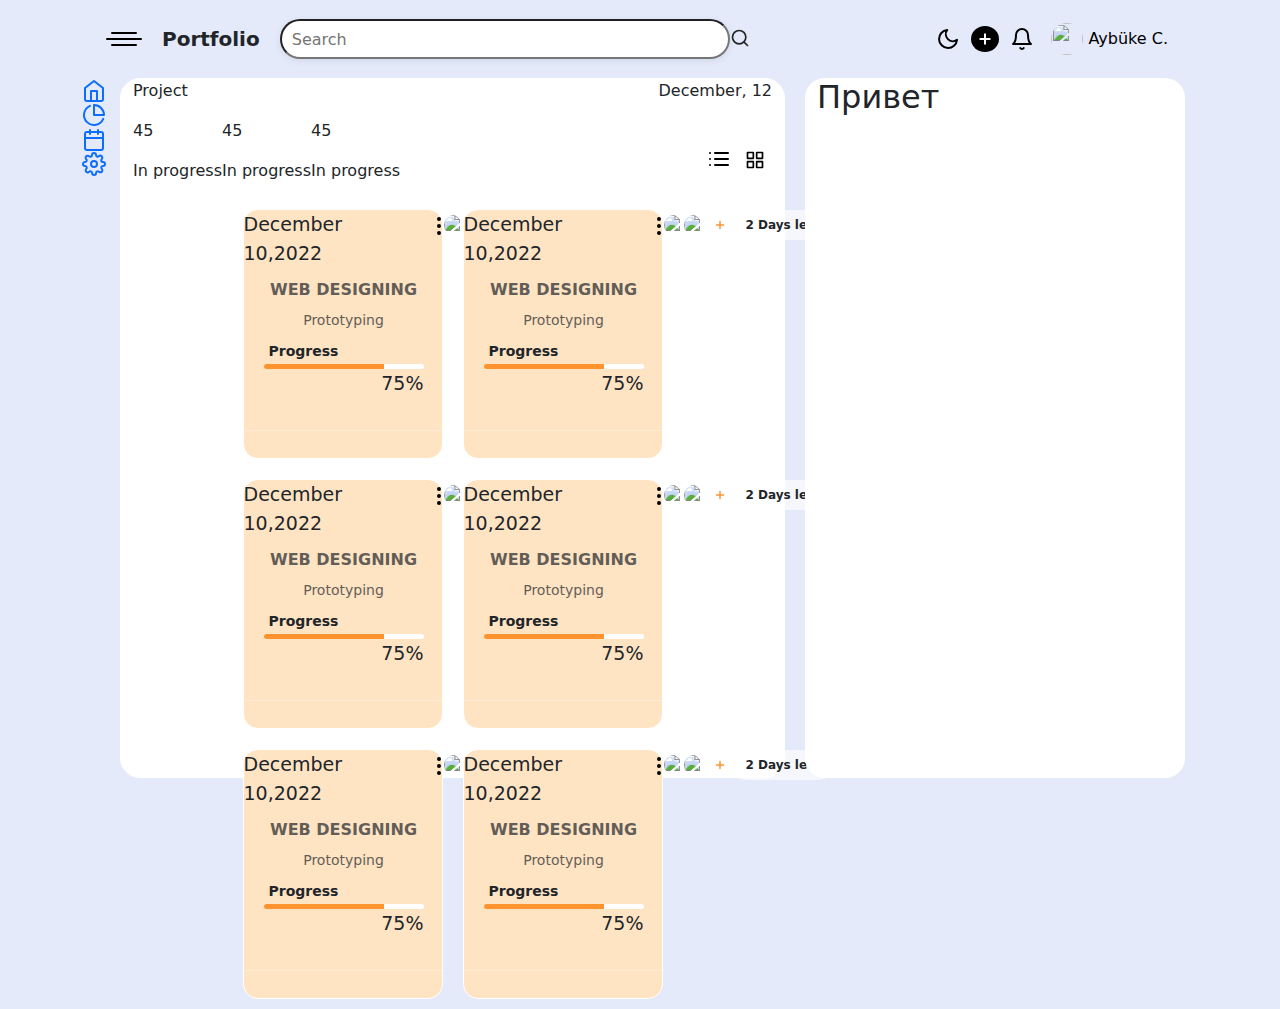
==== index.html @ f2d10a67 "pused to git" ====
<!DOCTYPE html>
<html lang="en">

<head>
    <meta charset="UTF-8">
    <meta http-equiv="X-UA-Compatible" content="IE=edge">
    <meta name="viewport" content="width=device-width, initial-scale=1.0">
    <link rel="stylesheet" href="css/bootstrap.min.css">
    <link rel="stylesheet" href="css/index.css">

    <title>Project</title>
</head>

<body>
    <header class="header">
        <div class="container">
            <div class="row">
                <nav class="navbar navbar-expand-lg navbar-light  myNavbar">
                    <div class="container">
                        <form class="d-flex ">
                            <div class="menu-burger">
                                <span class="burger mt-1 "></span>
                                <span class="burger1 mt-1"></span>
                                <span class="burger mt-1"></span>
                            </div>
                            <div class="d-flex">
                                <p class="text-center mt-3 headerPortfolio">Portfolio</p>

                                </button>
                                <input type="search" class=" mySearch " placeholder="Search" />

                                <svg xmlns="http://www.w3.org/2000/svg" class="loop" width="20" height="20" fill="none"
                                    stroke="currentColor" stroke-linecap="round" stroke-linejoin="round"
                                    stroke-width="2" class="feather feather-search" viewBox="0 0 24 24">
                                    <defs></defs>
                                    <circle cx="11" cy="11" r="8"></circle>
                                    <path d="M21 21l-4.35-4.35"></path>
                                </svg>
                        </form>
                    </div>
                    <div>
                        <div class="d-flex">
                            <div class="app-header-right">
                                <button class="mode-switch" title="Switch Theme">
                                    <svg class="moon" fill="none" stroke="currentColor" stroke-linecap="round"
                                        stroke-linejoin="round" stroke-width="2" width="24" height="24"
                                        viewBox="0 0 24 24">
                                        <defs></defs>
                                        <path d="M21 12.79A9 9 0 1111.21 3 7 7 0 0021 12.79z"></path>
                                    </svg>
                                </button>
                                <button class="plus-btn  rounded-circle" title="Add New Project">
                                    <svg class="plus" xmlns="http://www.w3.org/2000/svg" width="16" height="16"
                                        viewBox="0 0 24 24" fill="none" stroke="currentColor" stroke-width="3"
                                        stroke-linecap="round" stroke-linejoin="round" class="feather feather-plus">
                                        <line x1="12" y1="5" x2="12" y2="19" />
                                        <line x1="5" y1="12" x2="19" y2="12" />
                                    </svg>
                                </button>
                                <button class="notification-btn">
                                    <svg xmlns="http://www.w3.org/2000/svg" width="24" height="24" viewBox="0 0 24 24"
                                        fill="none" stroke="currentColor" stroke-width="2" stroke-linecap="round"
                                        stroke-linejoin="round" class="feather feather-bell">
                                        <path d="M18 8A6 6 0 0 0 6 8c0 7-3 9-3 9h18s-3-2-3-9" />
                                        <path d="M13.73 21a2 2 0 0 1-3.46 0" />
                                    </svg>
                                </button>
                                <button class="profile-btn">
                                    <img src="https://assets.codepen.io/3306515/IMG_2025.jpg" class="rounded-circle"
                                        width="32px" height="32px" />
                                    <span>Aybüke C.</span>
                                </button>
                            </div>

                        </div>
                    </div>
            </div>
        </div>
        </nav>
        </div>
        </div>
    </header>
    <section>
        <div class="container">
            <div class="row">
                <div class="col-xl-1 col-md-1 col-sm-12 d-flex main-sidebar">
                    <a href="" class="app-sidebar-link active">
                        <svg xmlns="http://www.w3.org/2000/svg" width="24" height="24" viewBox="0 0 24 24" fill="none"
                            stroke="currentColor" stroke-width="2" stroke-linecap="round" stroke-linejoin="round"
                            class="feather feather-home">
                            <path d="M3 9l9-7 9 7v11a2 2 0 0 1-2 2H5a2 2 0 0 1-2-2z" />
                            <polyline points="9 22 9 12 15 12 15 22" />
                        </svg>
                    </a>
                    <a href="" class="app-sidebar-link">
                        <svg class="link-icon" xmlns="http://www.w3.org/2000/svg" width="24" height="24" fill="none"
                            stroke="currentColor" stroke-linecap="round" stroke-linejoin="round" stroke-width="2"
                            class="feather feather-pie-chart" viewBox="0 0 24 24">
                            <defs />
                            <path d="M21.21 15.89A10 10 0 118 2.83M22 12A10 10 0 0012 2v10z" />
                        </svg>
                    </a>
                    <a href="" class="app-sidebar-link">
                        <svg xmlns="http://www.w3.org/2000/svg" width="24" height="24" viewBox="0 0 24 24" fill="none"
                            stroke="currentColor" stroke-width="2" stroke-linecap="round" stroke-linejoin="round"
                            class="feather feather-calendar">
                            <rect x="3" y="4" width="18" height="18" rx="2" ry="2" />
                            <line x1="16" y1="2" x2="16" y2="6" />
                            <line x1="8" y1="2" x2="8" y2="6" />
                            <line x1="3" y1="10" x2="21" y2="10" />
                        </svg>
                    </a>
                    <a href="" class="app-sidebar-link">
                        <svg class="link-icon" xmlns="http://www.w3.org/2000/svg" width="24" height="24" fill="none"
                            stroke="currentColor" stroke-linecap="round" stroke-linejoin="round" stroke-width="2"
                            class="feather feather-settings" viewBox="0 0 24 24">
                            <defs />
                            <circle cx="12" cy="12" r="3" />
                            <path
                                d="M19.4 15a1.65 1.65 0 00.33 1.82l.06.06a2 2 0 010 2.83 2 2 0 01-2.83 0l-.06-.06a1.65 1.65 0 00-1.82-.33 1.65 1.65 0 00-1 1.51V21a2 2 0 01-2 2 2 2 0 01-2-2v-.09A1.65 1.65 0 009 19.4a1.65 1.65 0 00-1.82.33l-.06.06a2 2 0 01-2.83 0 2 2 0 010-2.83l.06-.06a1.65 1.65 0 00.33-1.82 1.65 1.65 0 00-1.51-1H3a2 2 0 01-2-2 2 2 0 012-2h.09A1.65 1.65 0 004.6 9a1.65 1.65 0 00-.33-1.82l-.06-.06a2 2 0 010-2.83 2 2 0 012.83 0l.06.06a1.65 1.65 0 001.82.33H9a1.65 1.65 0 001-1.51V3a2 2 0 012-2 2 2 0 012 2v.09a1.65 1.65 0 001 1.51 1.65 1.65 0 001.82-.33l.06-.06a2 2 0 012.83 0 2 2 0 010 2.83l-.06.06a1.65 1.65 0 00-.33 1.82V9a1.65 1.65 0 001.51 1H21a2 2 0 012 2 2 2 0 01-2 2h-.09a1.65 1.65 0 00-1.51 1z" />
                        </svg>
                    </a>
                </div>
                <div class="col-xl-7 col-md-9 col-sm-12 main-block">
                    <div>
                        <div class="d-flex main-center">
                            <p>Project</p>
                            <p>December, 12</p>

                        </div>
                        <div class="d-flex main-header">
                            <div class="hedaer-line d-flex">
                                <div>
                                    <p>45</p>
                                    <p>In progress</p>
                                </div>
                                <div>
                                    <p>45</p>
                                    <p>In progress</p>
                                </div>
                                <div>
                                    <p>45</p>
                                    <p>In progress</p>
                                </div>

                            </div>
                            <div class="icons-main-header">
                                <div>
                                    <button class="view-btn list-view first-icon-hedaer-main" title="List View">
                                        <svg xmlns="http://www.w3.org/2000/svg" width="24" height="24"
                                            viewBox="0 0 24 24" fill="none" stroke="currentColor" stroke-width="2"
                                            stroke-linecap="round" stroke-linejoin="round" class="feather feather-list">
                                            <line x1="8" y1="6" x2="21" y2="6" />
                                            <line x1="8" y1="12" x2="21" y2="12" />
                                            <line x1="8" y1="18" x2="21" y2="18" />
                                            <line x1="3" y1="6" x2="3.01" y2="6" />
                                            <line x1="3" y1="12" x2="3.01" y2="12" />
                                            <line x1="3" y1="18" x2="3.01" y2="18" />
                                        </svg>
                                    </button>
                                </div>
                                <div>
                                    <button class="second-icon-hedaer-main" title="Grid View">
                                        <svg xmlns="http://www.w3.org/2000/svg" width="20" height="20"
                                            viewBox="0 0 24 24" fill="none" stroke="currentColor" stroke-width="2"
                                            stroke-linecap="round" stroke-linejoin="round" class="feather feather-grid">
                                            <rect x="3" y="3" width="7" height="7" />
                                            <rect x="14" y="3" width="7" height="7" />
                                            <rect x="14" y="14" width="7" height="7" />
                                            <rect x="3" y="14" width="7" height="7" />
                                        </svg>
                                    </button>
                                </div>
                            </div>
                        </div>
                    </div>
                    <div class="container-fuid main-container">
                        <div class="row main-items-block">
                            <!-- <div class="col "> -->
                                <div class="lalala">
                                <div class="box1">
                                    <div class="first-line">
                                        
                                        <p class="data-textt">December 10,2022</p>
                                   
                                        <div class="b">
                                            <button class="project-btn-more icon-about ">
                                                <svg xmlns="http://www.w3.org/2000/svg" width="24" height="24" viewBox="0 0 24 24" fill="none" stroke="currentColor" stroke-width="2" stroke-linecap="round" stroke-linejoin="round" class="feather feather-more-vertical">
                                                  <circle cx="12" cy="12" r="1" />
                                                  <circle cx="12" cy="5" r="1" />
                                                  <circle cx="12" cy="19" r="1" /></svg>
                                              </button>
                                            </div>
                                        </div>
                                        <div class="d-flex fafa">
                                            <div class="text-uppercase middle-block">
                                            <p class="text-web"> Web Designing</p>
                                        </div>
                                            <div class="middle-block">
                                            <p class="text-proto">Prototyping</p>
                                        </div>
                                        </div>
                                        <div>
                                           
                                            <p class="text-progress">Progress</p>
                                     
                                        <div>
                                            <div class="z">
                                                <div class="progress progress-block ">
                                                    <div class="progress-bar w-75 progress-line" role="progressbar" aria-valuenow="75" aria-valuemin="0" aria-valuemax="100"></div>
                                                    </div>
                                                </div>
                                                <p class="para">75%</p>
                                            </div>
                                                
                                        </div>
                                        <div>
                                            <hr class="line">
                                            </div>
                                            <div class="box-footer">
                                            <div class="box-footer-icons">    
                                                  <img src="https://images.unsplash.com/photo-1438761681033-6461ffad8d80?ixid=MXwxMjA3fDB8MHxwaG90by1wYWdlfHx8fGVufDB8fHw%3D&ixlib=rb-1.2.1&auto=format&fit=crop&w=2550&q=80" class="rounded-circle" width="20px" height="20px" alt="participant">
                                                <img src="https://images.unsplash.com/photo-1503023345310-bd7c1de61c7d?ixid=MXwxMjA3fDB8MHxzZWFyY2h8MTB8fG1hbnxlbnwwfHwwfA%3D%3D&ixlib=rb-1.2.1&auto=format&fit=crop&w=900&q=60" class="rounded-circle" width="20px" height="20px" alt="participant">
                                                <button class=" rounded-circle box-footer-plus" style="color: #ff942e;">
                                                  <svg xmlns="http://www.w3.org/2000/svg" width="" height="12" viewBox="0 0 24 24" fill="none" stroke="currentColor" stroke-width="3" stroke-linecap="round" stroke-linejoin="round" class="feather feather-plus  ">
                                                    <path d="M12 5v14M5 12h14" />
                                                  </svg>
                                                </button>
                                            </div>
                                            <div class="days-left">2 Days left</div>
                                        </div>
                                </div>
                            <!-- </div> -->
                            
                            <!-- <div class="col box1 ">
                                <div class="d-flex ">
                                    <div class="box-header">
                                        <p>December 10, 2020</p>
                                    </div>
                                    <div class="more-wrapper">
                                        <button class="project-btn-more icon-about">
                                          <svg xmlns="http://www.w3.org/2000/svg" width="20" height="20" viewBox="0 0 24 24" fill="none" stroke="currentColor" stroke-width="2" stroke-linecap="round" stroke-linejoin="round" class="feather feather-more-vertical icon-about">
                                            <circle cx="12" cy="12" r="1" />
                                            <circle cx="12" cy="5" r="1" />
                                            <circle cx="12" cy="19" r="1" /></svg>
                                        </button>
                                  </div>
                                  
                                </div>
                                <div>
                                    <p>wgfwef</p>
                                    <p>wgfwef</p>
                                </div>
                            </div> -->
                            <!-- <div class="col "> -->
                                <div class="box1">
                                    <div class="first-line">
                                        
                                        <p class="data-textt">December 10,2022</p>
                                   
                                        <div class="b">
                                            <button class="project-btn-more icon-about ">
                                                <svg xmlns="http://www.w3.org/2000/svg" width="24" height="24" viewBox="0 0 24 24" fill="none" stroke="currentColor" stroke-width="2" stroke-linecap="round" stroke-linejoin="round" class="feather feather-more-vertical">
                                                  <circle cx="12" cy="12" r="1" />
                                                  <circle cx="12" cy="5" r="1" />
                                                  <circle cx="12" cy="19" r="1" /></svg>
                                              </button>
                                            </div>
                                        </div>
                                        <div class="d-flex fafa">
                                            <div class="text-uppercase middle-block">
                                            <p class="text-web"> Web Designing</p>
                                        </div>
                                            <div class="middle-block">
                                            <p class="text-proto">Prototyping</p>
                                        </div>
                                        </div>
                                        <div>
                                           
                                            <p class="text-progress">Progress</p>
                                     
                                        <div>
                                            <div class="z">
                                                <div class="progress progress-block ">
                                                    <div class="progress-bar w-75 progress-line" role="progressbar" aria-valuenow="75" aria-valuemin="0" aria-valuemax="100"></div>
                                                    </div>
                                                </div>
                                                <p class="para">75%</p>
                                            </div>
                                                
                                        </div>
                                        <div>
                                            <hr class="line">
                                            </div>
                                            <div class="box-footer">
                                            <div class="box-footer-icons">    
                                                  <img src="https://images.unsplash.com/photo-1438761681033-6461ffad8d80?ixid=MXwxMjA3fDB8MHxwaG90by1wYWdlfHx8fGVufDB8fHw%3D&ixlib=rb-1.2.1&auto=format&fit=crop&w=2550&q=80" class="rounded-circle" width="20px" height="20px" alt="participant">
                                                <img src="https://images.unsplash.com/photo-1503023345310-bd7c1de61c7d?ixid=MXwxMjA3fDB8MHxzZWFyY2h8MTB8fG1hbnxlbnwwfHwwfA%3D%3D&ixlib=rb-1.2.1&auto=format&fit=crop&w=900&q=60" class="rounded-circle" width="20px" height="20px" alt="participant">
                                                <button class=" rounded-circle box-footer-plus" style="color: #ff942e;">
                                                  <svg xmlns="http://www.w3.org/2000/svg" width="" height="12" viewBox="0 0 24 24" fill="none" stroke="currentColor" stroke-width="3" stroke-linecap="round" stroke-linejoin="round" class="feather feather-plus  ">
                                                    <path d="M12 5v14M5 12h14" />
                                                  </svg>
                                                </button>
                                            </div>
                                            <div class="days-left">2 Days left</div>
                                        </div>
                                </div>
                            <!-- </div> -->
                            <!-- <div class="col "> -->
                                <div class="box1">
                                    <div class="first-line">
                                        
                                        <p class="data-textt">December 10,2022</p>
                                   
                                        <div class="b">
                                            <button class="project-btn-more icon-about ">
                                                <svg xmlns="http://www.w3.org/2000/svg" width="24" height="24" viewBox="0 0 24 24" fill="none" stroke="currentColor" stroke-width="2" stroke-linecap="round" stroke-linejoin="round" class="feather feather-more-vertical">
                                                  <circle cx="12" cy="12" r="1" />
                                                  <circle cx="12" cy="5" r="1" />
                                                  <circle cx="12" cy="19" r="1" /></svg>
                                              </button>
                                            </div>
                                        </div>
                                        <div class="d-flex fafa">
                                            <div class="text-uppercase middle-block">
                                            <p class="text-web"> Web Designing</p>
                                        </div>
                                            <div class="middle-block">
                                            <p class="text-proto">Prototyping</p>
                                        </div>
                                        </div>
                                        <div>
                                           
                                            <p class="text-progress">Progress</p>
                                     
                                        <div>
                                            <div class="z">
                                                <div class="progress progress-block ">
                                                    <div class="progress-bar w-75 progress-line" role="progressbar" aria-valuenow="75" aria-valuemin="0" aria-valuemax="100"></div>
                                                    </div>
                                                </div>
                                                <p class="para">75%</p>
                                            </div>
                                                
                                        </div>
                                        <div>
                                            <hr class="line">
                                            </div>
                                            <div class="box-footer">
                                            <div class="box-footer-icons">    
                                                  <img src="https://images.unsplash.com/photo-1438761681033-6461ffad8d80?ixid=MXwxMjA3fDB8MHxwaG90by1wYWdlfHx8fGVufDB8fHw%3D&ixlib=rb-1.2.1&auto=format&fit=crop&w=2550&q=80" class="rounded-circle" width="20px" height="20px" alt="participant">
                                                <img src="https://images.unsplash.com/photo-1503023345310-bd7c1de61c7d?ixid=MXwxMjA3fDB8MHxzZWFyY2h8MTB8fG1hbnxlbnwwfHwwfA%3D%3D&ixlib=rb-1.2.1&auto=format&fit=crop&w=900&q=60" class="rounded-circle" width="20px" height="20px" alt="participant">
                                                <button class=" rounded-circle box-footer-plus" style="color: #ff942e;">
                                                  <svg xmlns="http://www.w3.org/2000/svg" width="" height="12" viewBox="0 0 24 24" fill="none" stroke="currentColor" stroke-width="3" stroke-linecap="round" stroke-linejoin="round" class="feather feather-plus  ">
                                                    <path d="M12 5v14M5 12h14" />
                                                  </svg>
                                                </button>
                                            </div>
                                            <div class="days-left">2 Days left</div>
                                        </div>
                                </div>
                            <!-- </div> -->
                            <!-- <div class="w-100"></div> -->
                            <div class="box1">
                                <div class="first-line">
                                    
                                    <p class="data-textt">December 10,2022</p>
                               
                                    <div class="b">
                                        <button class="project-btn-more icon-about ">
                                            <svg xmlns="http://www.w3.org/2000/svg" width="24" height="24" viewBox="0 0 24 24" fill="none" stroke="currentColor" stroke-width="2" stroke-linecap="round" stroke-linejoin="round" class="feather feather-more-vertical">
                                              <circle cx="12" cy="12" r="1" />
                                              <circle cx="12" cy="5" r="1" />
                                              <circle cx="12" cy="19" r="1" /></svg>
                                          </button>
                                        </div>
                                    </div>
                                    <div class="d-flex fafa">
                                        <div class="text-uppercase middle-block">
                                        <p class="text-web"> Web Designing</p>
                                    </div>
                                        <div class="middle-block">
                                        <p class="text-proto">Prototyping</p>
                                    </div>
                                    </div>
                                    <div>
                                       
                                        <p class="text-progress">Progress</p>
                                 
                                    <div>
                                        <div class="z">
                                            <div class="progress progress-block ">
                                                <div class="progress-bar w-75 progress-line" role="progressbar" aria-valuenow="75" aria-valuemin="0" aria-valuemax="100"></div>
                                                </div>
                                            </div>
                                            <p class="para">75%</p>
                                        </div>
                                            
                                    </div>
                                    <div>
                                        <hr class="line">
                                        </div>
                                        <div class="box-footer">
                                        <div class="box-footer-icons">    
                                              <img src="https://images.unsplash.com/photo-1438761681033-6461ffad8d80?ixid=MXwxMjA3fDB8MHxwaG90by1wYWdlfHx8fGVufDB8fHw%3D&ixlib=rb-1.2.1&auto=format&fit=crop&w=2550&q=80" class="rounded-circle" width="20px" height="20px" alt="participant">
                                            <img src="https://images.unsplash.com/photo-1503023345310-bd7c1de61c7d?ixid=MXwxMjA3fDB8MHxzZWFyY2h8MTB8fG1hbnxlbnwwfHwwfA%3D%3D&ixlib=rb-1.2.1&auto=format&fit=crop&w=900&q=60" class="rounded-circle" width="20px" height="20px" alt="participant">
                                            <button class=" rounded-circle box-footer-plus" style="color: #ff942e;">
                                              <svg xmlns="http://www.w3.org/2000/svg" width="" height="12" viewBox="0 0 24 24" fill="none" stroke="currentColor" stroke-width="3" stroke-linecap="round" stroke-linejoin="round" class="feather feather-plus  ">
                                                <path d="M12 5v14M5 12h14" />
                                              </svg>
                                            </button>
                                        </div>
                                        <div class="days-left">2 Days left</div>
                                    </div>
                            </div>
                            <!-- <div class="col "> -->
                                <div class="box1">
                                    <div class="first-line">
                                        
                                        <p class="data-textt">December 10,2022</p>
                                   
                                        <div class="b">
                                            <button class="project-btn-more icon-about ">
                                                <svg xmlns="http://www.w3.org/2000/svg" width="24" height="24" viewBox="0 0 24 24" fill="none" stroke="currentColor" stroke-width="2" stroke-linecap="round" stroke-linejoin="round" class="feather feather-more-vertical">
                                                  <circle cx="12" cy="12" r="1" />
                                                  <circle cx="12" cy="5" r="1" />
                                                  <circle cx="12" cy="19" r="1" /></svg>
                                              </button>
                                            </div>
                                        </div>
                                        <div class="d-flex fafa">
                                            <div class="text-uppercase middle-block">
                                            <p class="text-web"> Web Designing</p>
                                        </div>
                                            <div class="middle-block">
                                            <p class="text-proto">Prototyping</p>
                                        </div>
                                        </div>
                                        <div>
                                           
                                            <p class="text-progress">Progress</p>
                                     
                                        <div>
                                            <div class="z">
                                                <div class="progress progress-block ">
                                                    <div class="progress-bar w-75 progress-line" role="progressbar" aria-valuenow="75" aria-valuemin="0" aria-valuemax="100"></div>
                                                    </div>
                                                </div>
                                                <p class="para">75%</p>
                                            </div>
                                                
                                        </div>
                                        <div>
                                            <hr class="line">
                                            </div>
                                            <div class="box-footer">
                                            <div class="box-footer-icons">    
                                                  <img src="https://images.unsplash.com/photo-1438761681033-6461ffad8d80?ixid=MXwxMjA3fDB8MHxwaG90by1wYWdlfHx8fGVufDB8fHw%3D&ixlib=rb-1.2.1&auto=format&fit=crop&w=2550&q=80" class="rounded-circle" width="20px" height="20px" alt="participant">
                                                <img src="https://images.unsplash.com/photo-1503023345310-bd7c1de61c7d?ixid=MXwxMjA3fDB8MHxzZWFyY2h8MTB8fG1hbnxlbnwwfHwwfA%3D%3D&ixlib=rb-1.2.1&auto=format&fit=crop&w=900&q=60" class="rounded-circle" width="20px" height="20px" alt="participant">
                                                <button class=" rounded-circle box-footer-plus" style="color: #ff942e;">
                                                  <svg xmlns="http://www.w3.org/2000/svg" width="" height="12" viewBox="0 0 24 24" fill="none" stroke="currentColor" stroke-width="3" stroke-linecap="round" stroke-linejoin="round" class="feather feather-plus  ">
                                                    <path d="M12 5v14M5 12h14" />
                                                  </svg>
                                                </button>
                                            </div>
                                            <div class="days-left">2 Days left</div>
                                        </div>
                                </div>
                            <!-- </div> -->
                            <!-- <div class="col"> -->
                                <div class="box1">
                                    <div class="first-line">
                                        
                                        <p class="data-textt">December 10,2022</p>
                                   
                                        <div class="b">
                                            <button class="project-btn-more icon-about ">
                                                <svg xmlns="http://www.w3.org/2000/svg" width="24" height="24" viewBox="0 0 24 24" fill="none" stroke="currentColor" stroke-width="2" stroke-linecap="round" stroke-linejoin="round" class="feather feather-more-vertical">
                                                  <circle cx="12" cy="12" r="1" />
                                                  <circle cx="12" cy="5" r="1" />
                                                  <circle cx="12" cy="19" r="1" /></svg>
                                              </button>
                                            </div>
                                        </div>
                                        <div class="d-flex fafa">
                                            <div class="text-uppercase middle-block">
                                            <p class="text-web"> Web Designing</p>
                                        </div>
                                            <div class="middle-block">
                                            <p class="text-proto">Prototyping</p>
                                        </div>
                                        </div>
                                        <div>
                                           
                                            <p class="text-progress">Progress</p>
                                     
                                        <div>
                                            <div class="z">
                                                <div class="progress progress-block ">
                                                    <div class="progress-bar w-75 progress-line" role="progressbar" aria-valuenow="75" aria-valuemin="0" aria-valuemax="100"></div>
                                                    </div>
                                                </div>
                                                <p class="para">75%</p>
                                            </div>
                                                
                                        </div>
                                        <div>
                                            <hr class="line">
                                            </div>
                                            <div class="box-footer">
                                            <div class="box-footer-icons">    
                                                  <img src="https://images.unsplash.com/photo-1438761681033-6461ffad8d80?ixid=MXwxMjA3fDB8MHxwaG90by1wYWdlfHx8fGVufDB8fHw%3D&ixlib=rb-1.2.1&auto=format&fit=crop&w=2550&q=80" class="rounded-circle" width="20px" height="20px" alt="participant">
                                                <img src="https://images.unsplash.com/photo-1503023345310-bd7c1de61c7d?ixid=MXwxMjA3fDB8MHxzZWFyY2h8MTB8fG1hbnxlbnwwfHwwfA%3D%3D&ixlib=rb-1.2.1&auto=format&fit=crop&w=900&q=60" class="rounded-circle" width="20px" height="20px" alt="participant">
                                                <button class=" rounded-circle box-footer-plus" style="color: #ff942e;">
                                                  <svg xmlns="http://www.w3.org/2000/svg" width="" height="12" viewBox="0 0 24 24" fill="none" stroke="currentColor" stroke-width="3" stroke-linecap="round" stroke-linejoin="round" class="feather feather-plus  ">
                                                    <path d="M12 5v14M5 12h14" />
                                                  </svg>
                                                </button>
                                            </div>
                                            <div class="days-left">2 Days left</div>
                                        </div>
                                </div>
                            <!-- </div> -->
                        </div>
                        </div>
                    </div>

                    </div>
                    <div class="col-xl-4 col-md-2 col-sm-12 comments-block">
                        <h2>Привет</h2>
                    </div>
                </div>
            </div>
    </section>


    <script src="js/bootstrap.bundle.min.js"></script>
</body>

</html>
---- css/index.css ----
html, body{
 background-color: #e5eafa;;
}


.myNavbar{
    background-color:none;
}
/* Поиск, бургер и текст */
.mySearch{
    display: flex;
    margin-top: 11px;
    border-radius: 20px;
    height: 40px;
    padding-left: 10px;
    align-items: center;
    width: 450px;
    max-width: 480px;
    background-color:white;
    box-shadow: 0 2px 6px 0 rgb(136 148 171 / 20%), 0 24px 20px -24px rgb(71 82 107 / 10%);
    overflow: hidden;
}
.loop{
    margin-top: 20px;
    position: relative;
    margin-right: 20px;
    z-index: 500;
    overflow: hidden;
}

.headerPortfolio{
    padding-right: 20px;
   
  
    font-size: 20px;
   
    font-weight: 700;
}

.burger{
    width: 26px;
    height: 2px;
    border-radius: 4px;
    background-color: black;
    position: relative;
    display: flex;
    flex-direction: column;
    margin-left: 5px;
    
}
.burger1{
    width: 36px;
    height: 2px;
    border-radius: 4px;
    background-color: black;
    position: relative;
    display: flex;
    flex-direction: column; 
   
}
/*  Иконки в хедере*/
.menu-burger{
    padding-right: 20px;
    margin-top: 20px;
}

.mode-switch{
    background-color: #e5eafa;;
    border: none;   
}

.plus-btn {
    background-color: black;
    color: white;
    border: none;
    
}
.notification-btn{
    background-color: #e5eafa;;
    border: none;   
}
.profile-btn{
    background-color: #e5eafa;;
    border: none;   
}
/* Центральный блок */
.main-center{
    display: flex;
    justify-content: space-between;
}
.main-sidebar{
    flex-direction: column;
    width: 50px;
    
}
.main-header{
    justify-content: space-between;
}
.main-block{
    background-color: white;
    border: 1px solid white;
    border-radius: 20px;
     height: 700px;
}
.icons-main-header{
    display: flex;
    justify-content: center;
    align-items: center;
}
.first-icon-hedaer-main{
    border: none;
    background-color: white;
    border: 1px solid white;
    border-radius: 5px;
 
    
}
.first-icon-hedaer-main:hover{
    background-color: black;
    transition: all 500ms;
    color: white;
}
.second-icon-hedaer-main{
    border: none;
    background-color: white;
    border: 1px solid white;
    border-radius: 5px;
 
  
}
.second-icon-hedaer-main:hover{
    background-color: black;
    transition: all 500ms;
    color: white;
}
.comments-block{
    background-color: white;
    border-radius: 20px;
    margin-left: px;
}
/* Центральный блок c айтемами */

.date-textt {
    color: #4A4A4A;
    opacity: 0.7;
    font-size: 14px;
    line-height: 16px;
}
.main-items-block{
    display: flex;
    flex-flow: row wrap;
}
.text-progress{
    font-size: 14px;
    font-weight: 700;
    line-height: 16px;
    margin: 0;
    margin-left: 25px;
    padding-bottom: 5px;
    
}


.box1{
    display: flex;
    flex-flow: row wrap;
    border: 1px solid white;
    border-radius: 15px;
    margin: 10px;
    background-color: bisque;
    width: 200px;
    font-size: 19px;
    height: 250px;
    flex-direction: column;
}

.box2{
    border: 1px solid white;
    border-radius: 15px;
    margin: 10px;
    background-color: rgb(16, 191, 245);
    font-size: 19px;
    width: 200px;
}
.box3{
    border: 1px solid white;
    border-radius: 15px;
    margin: 10px;
    background-color: rgb(11, 232, 248);
    font-size: 19px;
    width: 200px;
}
.box4{
    border: 1px solid white;
    border-radius: 15px;
    margin: 10px;
    background-color: pink;
    font-size: 19px;  
    width: 200px;
}
.box5{
    border: 1px solid white;
    border-radius: 15px;
    margin: 10px;
    background-color: rgb(248, 196, 133);
    font-size: 19px;
    width: 200px;
}
.box6{
    border: 1px solid white;
    border-radius: 15px;
    margin: 10px;
    background-color: lightblue;
    font-size: 19px;
    width: 200px;
}
.icon-about{
    /* border: none;
    background-color: transparent; */
    padding: 0;
    height: 14px;
    width: 24px;
    height: 24px;
    position: relative;
    background-color: transparent;
    border: none;
    flex-shrink: 0;
    padding-left: 7px;
}
.first-line{
    display: flex;
    width: 200px;
    justify-content: space-around;
    
}
.b{
    display: flex;
    text-align: right;
  
}
.middle-block{
    display: flex;
    justify-content: center;
    align-items: center;
    height: 30px;
    
}
.text-web{
    font-size: 16px;
    line-height: 24px;
    font-weight: 700;
    opacity: 0.7;
}

.text-proto{
    font-size: 14px;
    line-height: 24px;
    opacity: 0.7;
}


.fafa{
    display: flex;
    flex-direction: column;
}
.progress-block{
    width: 160px;
    background-color: white;
    height: 5px;
    
}
.progress-line{
    background-color: #ff942e;;
    
}
.z{
    display: flex;
    align-items: center;
    justify-content: center;
}
.para{
    display: flex;
    justify-content: flex-end;
    margin-right: 20px;
}

.line{
 color: white;
 
}
.box-footer{
    display: flex;
   justify-content: space-around;

}

.days-left{
    background-color: rgba(255, 255, 255, 0.6);
    font-size: 12px;
    border-radius: 20px;
    flex-shrink: 0;
    padding: 6px 16px;
    font-weight: 700;
}

.box-footer-plus{
    width: 20px;
    height: 20px;
    border-radius: 50%;
    border: none;
    background-color: rgba(255, 255, 255, 0.6);
    margin-left: 6px;
  
 
    padding: 0;
    display: flex;
    justify-content: center;
    text-align: center;
    align-items: center;
    
}
.box-footer-icons{
    display: flex;
    justify-content: center;
    align-items: center;
}
.lalala{
    display: flex;
    flex-flow: row wrap;
    justify-content: center;
    align-self: center;
}

/* блок с комментами*/
.comments-block{
    background-color: white;
    border-radius: 20px;
    margin-left: 20px;
}
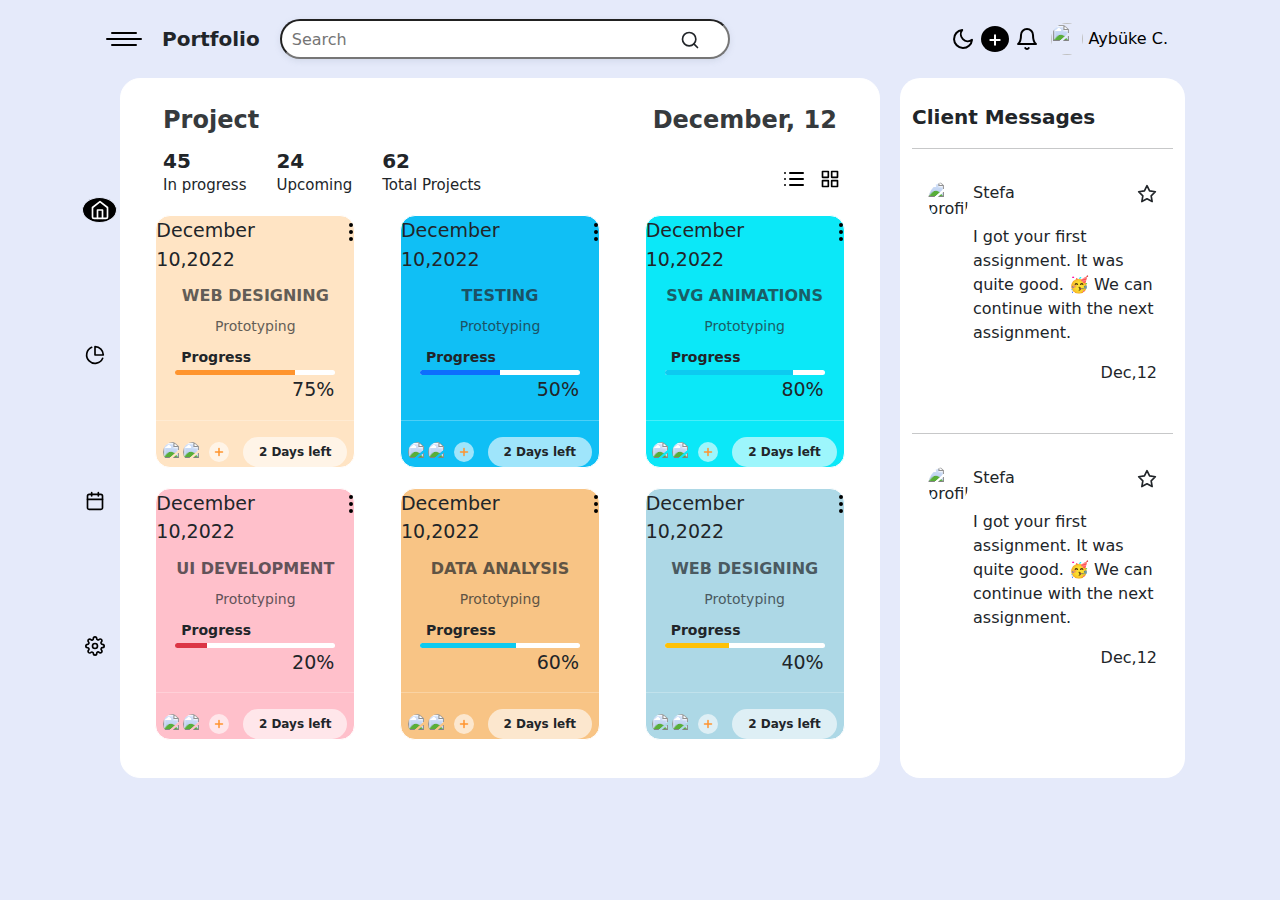
==== commit f755b89f: "almost finished" ====
--- a/index.html
+++ b/index.html
@@ -6,7 +6,7 @@
     <meta http-equiv="X-UA-Compatible" content="IE=edge">
     <meta name="viewport" content="width=device-width, initial-scale=1.0">
     <link rel="stylesheet" href="css/bootstrap.min.css">
-    <link rel="stylesheet" href="css/index.css">
+    <link rel="stylesheet" href="css/index.css" id="theme">
 
     <title>Project</title>
 </head>
@@ -27,21 +27,24 @@
                                 <p class="text-center mt-3 headerPortfolio">Portfolio</p>
 
                                 </button>
-                                <input type="search" class=" mySearch " placeholder="Search" />
-
-                                <svg xmlns="http://www.w3.org/2000/svg" class="loop" width="20" height="20" fill="none"
-                                    stroke="currentColor" stroke-linecap="round" stroke-linejoin="round"
-                                    stroke-width="2" class="feather feather-search" viewBox="0 0 24 24">
-                                    <defs></defs>
-                                    <circle cx="11" cy="11" r="8"></circle>
-                                    <path d="M21 21l-4.35-4.35"></path>
-                                </svg>
+                                <div class="searchInput">
+                                    <input type="search" class=" mySearch " placeholder="Search" />
+                                </div>
+                                <div class="svgSearch">
+                                    <svg xmlns="http://www.w3.org/2000/svg" class="loop" width="20" height="20"
+                                        fill="none" stroke="currentColor" stroke-linecap="round" stroke-linejoin="round"
+                                        stroke-width="2" class="feather feather-search" viewBox="0 0 24 24">
+                                        <defs></defs>
+                                        <circle cx="11" cy="11" r="8"></circle>
+                                        <path d="M21 21l-4.35-4.35"></path>
+                                    </svg>
+                                </div>
                         </form>
                     </div>
                     <div>
                         <div class="d-flex">
                             <div class="app-header-right">
-                                <button class="mode-switch" title="Switch Theme">
+                                <button id="switchMode" class="mode-switch" title="Switch Theme">
                                     <svg class="moon" fill="none" stroke="currentColor" stroke-linecap="round"
                                         stroke-linejoin="round" stroke-width="2" width="24" height="24"
                                         viewBox="0 0 24 24">
@@ -84,16 +87,18 @@
         <div class="container">
             <div class="row">
                 <div class="col-xl-1 col-md-1 col-sm-12 d-flex main-sidebar">
-                    <a href="" class="app-sidebar-link active">
-                        <svg xmlns="http://www.w3.org/2000/svg" width="24" height="24" viewBox="0 0 24 24" fill="none"
-                            stroke="currentColor" stroke-width="2" stroke-linecap="round" stroke-linejoin="round"
-                            class="feather feather-home">
-                            <path d="M3 9l9-7 9 7v11a2 2 0 0 1-2 2H5a2 2 0 0 1-2-2z" />
-                            <polyline points="9 22 9 12 15 12 15 22" />
-                        </svg>
-                    </a>
+                    <div class="home-btn">
+                        <a href="" class="app-sidebar-link1">
+                            <svg xmlns="http://www.w3.org/2000/svg" width="20" height="24" viewBox="0 0 24 24"
+                                fill="none" stroke="currentColor" stroke-width="2" stroke-linecap="round"
+                                stroke-linejoin="round" class="feather feather-home">
+                                <path d="M3 9l9-7 9 7v11a2 2 0 0 1-2 2H5a2 2 0 0 1-2-2z" />
+                                <polyline points="9 22 9 12 15 12 15 22" />
+                            </svg>
+                        </a>
+                    </div>
                     <a href="" class="app-sidebar-link">
-                        <svg class="link-icon" xmlns="http://www.w3.org/2000/svg" width="24" height="24" fill="none"
+                        <svg class="link-icon" xmlns="http://www.w3.org/2000/svg" width="20" height="24" fill="none"
                             stroke="currentColor" stroke-linecap="round" stroke-linejoin="round" stroke-width="2"
                             class="feather feather-pie-chart" viewBox="0 0 24 24">
                             <defs />
@@ -101,7 +106,7 @@
                         </svg>
                     </a>
                     <a href="" class="app-sidebar-link">
-                        <svg xmlns="http://www.w3.org/2000/svg" width="24" height="24" viewBox="0 0 24 24" fill="none"
+                        <svg xmlns="http://www.w3.org/2000/svg" width="20" height="24" viewBox="0 0 24 24" fill="none"
                             stroke="currentColor" stroke-width="2" stroke-linecap="round" stroke-linejoin="round"
                             class="feather feather-calendar">
                             <rect x="3" y="4" width="18" height="18" rx="2" ry="2" />
@@ -111,7 +116,7 @@
                         </svg>
                     </a>
                     <a href="" class="app-sidebar-link">
-                        <svg class="link-icon" xmlns="http://www.w3.org/2000/svg" width="24" height="24" fill="none"
+                        <svg class="link-icon" xmlns="http://www.w3.org/2000/svg" width="20" height="24" fill="none"
                             stroke="currentColor" stroke-linecap="round" stroke-linejoin="round" stroke-width="2"
                             class="feather feather-settings" viewBox="0 0 24 24">
                             <defs />
@@ -121,7 +126,7 @@
                         </svg>
                     </a>
                 </div>
-                <div class="col-xl-7 col-md-9 col-sm-12 main-block">
+                <div class="col-xl-8 col-md-9 col-sm-12 main-block">
                     <div>
                         <div class="d-flex main-center">
                             <p>Project</p>
@@ -130,17 +135,17 @@
                         </div>
                         <div class="d-flex main-header">
                             <div class="hedaer-line d-flex">
-                                <div>
-                                    <p>45</p>
+                                <div class="item-status">
+                                    <p class="fw-bold fs-5">45</p>
                                     <p>In progress</p>
                                 </div>
-                                <div>
-                                    <p>45</p>
-                                    <p>In progress</p>
-                                </div>
-                                <div>
-                                    <p>45</p>
-                                    <p>In progress</p>
+                                <div class="item-status">
+                                    <p class="fw-bold fs-5">24</p>
+                                    <p>Upcoming</p>
+                                </div>
+                                <div class="item-status">
+                                    <p class="fw-bold fs-5">62</p>
+                                    <p>Total Projects</p>
                                 </div>
 
                             </div>
@@ -177,62 +182,72 @@
                     <div class="container-fuid main-container">
                         <div class="row main-items-block">
                             <!-- <div class="col "> -->
-                                <div class="lalala">
+                            <div class="lalala">
                                 <div class="box1">
                                     <div class="first-line">
-                                        
+
                                         <p class="data-textt">December 10,2022</p>
-                                   
+
                                         <div class="b">
                                             <button class="project-btn-more icon-about ">
-                                                <svg xmlns="http://www.w3.org/2000/svg" width="24" height="24" viewBox="0 0 24 24" fill="none" stroke="currentColor" stroke-width="2" stroke-linecap="round" stroke-linejoin="round" class="feather feather-more-vertical">
-                                                  <circle cx="12" cy="12" r="1" />
-                                                  <circle cx="12" cy="5" r="1" />
-                                                  <circle cx="12" cy="19" r="1" /></svg>
-                                              </button>
-                                            </div>
-                                        </div>
-                                        <div class="d-flex fafa">
-                                            <div class="text-uppercase middle-block">
+                                                <svg xmlns="http://www.w3.org/2000/svg" width="24" height="24"
+                                                    viewBox="0 0 24 24" fill="none" stroke="currentColor"
+                                                    stroke-width="2" stroke-linecap="round" stroke-linejoin="round"
+                                                    class="feather feather-more-vertical">
+                                                    <circle cx="12" cy="12" r="1" />
+                                                    <circle cx="12" cy="5" r="1" />
+                                                    <circle cx="12" cy="19" r="1" />
+                                                </svg>
+                                            </button>
+                                        </div>
+                                    </div>
+                                    <div class="d-flex fafa">
+                                        <div class="text-uppercase middle-block">
                                             <p class="text-web"> Web Designing</p>
                                         </div>
-                                            <div class="middle-block">
+                                        <div class="middle-block">
                                             <p class="text-proto">Prototyping</p>
                                         </div>
-                                        </div>
-                                        <div>
-                                           
-                                            <p class="text-progress">Progress</p>
-                                     
+                                    </div>
+                                    <div>
+
+                                        <p class="text-progress">Progress</p>
+
                                         <div>
                                             <div class="z">
                                                 <div class="progress progress-block ">
-                                                    <div class="progress-bar w-75 progress-line" role="progressbar" aria-valuenow="75" aria-valuemin="0" aria-valuemax="100"></div>
-                                                    </div>
+                                                    <div class="progress-bar w-75 progress-line" role="progressbar"
+                                                        aria-valuenow="75" aria-valuemin="0" aria-valuemax="100"></div>
                                                 </div>
-                                                <p class="para">75%</p>
                                             </div>
-                                                
-                                        </div>
-                                        <div>
-                                            <hr class="line">
-                                            </div>
-                                            <div class="box-footer">
-                                            <div class="box-footer-icons">    
-                                                  <img src="https://images.unsplash.com/photo-1438761681033-6461ffad8d80?ixid=MXwxMjA3fDB8MHxwaG90by1wYWdlfHx8fGVufDB8fHw%3D&ixlib=rb-1.2.1&auto=format&fit=crop&w=2550&q=80" class="rounded-circle" width="20px" height="20px" alt="participant">
-                                                <img src="https://images.unsplash.com/photo-1503023345310-bd7c1de61c7d?ixid=MXwxMjA3fDB8MHxzZWFyY2h8MTB8fG1hbnxlbnwwfHwwfA%3D%3D&ixlib=rb-1.2.1&auto=format&fit=crop&w=900&q=60" class="rounded-circle" width="20px" height="20px" alt="participant">
-                                                <button class=" rounded-circle box-footer-plus" style="color: #ff942e;">
-                                                  <svg xmlns="http://www.w3.org/2000/svg" width="" height="12" viewBox="0 0 24 24" fill="none" stroke="currentColor" stroke-width="3" stroke-linecap="round" stroke-linejoin="round" class="feather feather-plus  ">
+                                            <p class="para">75%</p>
+                                        </div>
+
+                                    </div>
+                                    <div>
+                                        <hr class="line">
+                                    </div>
+                                    <div class="box-footer">
+                                        <div class="box-footer-icons">
+                                            <img src="https://images.unsplash.com/photo-1438761681033-6461ffad8d80?ixid=MXwxMjA3fDB8MHxwaG90by1wYWdlfHx8fGVufDB8fHw%3D&ixlib=rb-1.2.1&auto=format&fit=crop&w=2550&q=80"
+                                                class="rounded-circle" width="20px" height="20px" alt="participant">
+                                            <img src="https://images.unsplash.com/photo-1503023345310-bd7c1de61c7d?ixid=MXwxMjA3fDB8MHxzZWFyY2h8MTB8fG1hbnxlbnwwfHwwfA%3D%3D&ixlib=rb-1.2.1&auto=format&fit=crop&w=900&q=60"
+                                                class="rounded-circle" width="20px" height="20px" alt="participant">
+                                            <button class=" rounded-circle box-footer-plus" style="color: #ff942e;">
+                                                <svg xmlns="http://www.w3.org/2000/svg" width="" height="12"
+                                                    viewBox="0 0 24 24" fill="none" stroke="currentColor"
+                                                    stroke-width="3" stroke-linecap="round" stroke-linejoin="round"
+                                                    class="feather feather-plus  ">
                                                     <path d="M12 5v14M5 12h14" />
-                                                  </svg>
-                                                </button>
-                                            </div>
-                                            <div class="days-left">2 Days left</div>
-                                        </div>
-                                </div>
-                            <!-- </div> -->
-                            
-                            <!-- <div class="col box1 ">
+                                                </svg>
+                                            </button>
+                                        </div>
+                                        <div class="days-left">2 Days left</div>
+                                    </div>
+                                </div>
+                                <!-- </div> -->
+
+                                <!-- <div class="col box1 ">
                                 <div class="d-flex ">
                                     <div class="box-header">
                                         <p>December 10, 2020</p>
@@ -252,289 +267,414 @@
                                     <p>wgfwef</p>
                                 </div>
                             </div> -->
-                            <!-- <div class="col "> -->
-                                <div class="box1">
+                                <!-- <div class="col "> -->
+                                <div class="box2">
                                     <div class="first-line">
-                                        
+
                                         <p class="data-textt">December 10,2022</p>
-                                   
+
                                         <div class="b">
                                             <button class="project-btn-more icon-about ">
-                                                <svg xmlns="http://www.w3.org/2000/svg" width="24" height="24" viewBox="0 0 24 24" fill="none" stroke="currentColor" stroke-width="2" stroke-linecap="round" stroke-linejoin="round" class="feather feather-more-vertical">
-                                                  <circle cx="12" cy="12" r="1" />
-                                                  <circle cx="12" cy="5" r="1" />
-                                                  <circle cx="12" cy="19" r="1" /></svg>
-                                              </button>
-                                            </div>
-                                        </div>
-                                        <div class="d-flex fafa">
-                                            <div class="text-uppercase middle-block">
-                                            <p class="text-web"> Web Designing</p>
-                                        </div>
-                                            <div class="middle-block">
+                                                <svg xmlns="http://www.w3.org/2000/svg" width="24" height="24"
+                                                    viewBox="0 0 24 24" fill="none" stroke="currentColor"
+                                                    stroke-width="2" stroke-linecap="round" stroke-linejoin="round"
+                                                    class="feather feather-more-vertical">
+                                                    <circle cx="12" cy="12" r="1" />
+                                                    <circle cx="12" cy="5" r="1" />
+                                                    <circle cx="12" cy="19" r="1" />
+                                                </svg>
+                                            </button>
+                                        </div>
+                                    </div>
+                                    <div class="d-flex fafa">
+                                        <div class="text-uppercase middle-block">
+                                            <p class="text-web"> Testing</p>
+                                        </div>
+                                        <div class="middle-block">
                                             <p class="text-proto">Prototyping</p>
                                         </div>
-                                        </div>
-                                        <div>
-                                           
-                                            <p class="text-progress">Progress</p>
-                                     
+                                    </div>
+                                    <div>
+
+                                        <p class="text-progress text-up">Progress</p>
+
                                         <div>
                                             <div class="z">
                                                 <div class="progress progress-block ">
-                                                    <div class="progress-bar w-75 progress-line" role="progressbar" aria-valuenow="75" aria-valuemin="0" aria-valuemax="100"></div>
-                                                    </div>
+                                                    <div class="progress-bar w-50 bg-primary  " role="progressbar "
+                                                        aria-valuenow="50" aria-valuemin="0" aria-valuemax="100"></div>
                                                 </div>
-                                                <p class="para">75%</p>
                                             </div>
-                                                
-                                        </div>
-                                        <div>
-                                            <hr class="line">
-                                            </div>
-                                            <div class="box-footer">
-                                            <div class="box-footer-icons">    
-                                                  <img src="https://images.unsplash.com/photo-1438761681033-6461ffad8d80?ixid=MXwxMjA3fDB8MHxwaG90by1wYWdlfHx8fGVufDB8fHw%3D&ixlib=rb-1.2.1&auto=format&fit=crop&w=2550&q=80" class="rounded-circle" width="20px" height="20px" alt="participant">
-                                                <img src="https://images.unsplash.com/photo-1503023345310-bd7c1de61c7d?ixid=MXwxMjA3fDB8MHxzZWFyY2h8MTB8fG1hbnxlbnwwfHwwfA%3D%3D&ixlib=rb-1.2.1&auto=format&fit=crop&w=900&q=60" class="rounded-circle" width="20px" height="20px" alt="participant">
-                                                <button class=" rounded-circle box-footer-plus" style="color: #ff942e;">
-                                                  <svg xmlns="http://www.w3.org/2000/svg" width="" height="12" viewBox="0 0 24 24" fill="none" stroke="currentColor" stroke-width="3" stroke-linecap="round" stroke-linejoin="round" class="feather feather-plus  ">
+                                            <p class="para">50%</p>
+                                        </div>
+
+                                    </div>
+                                    <div>
+                                        <hr class="line">
+                                    </div>
+                                    <div class="box-footer">
+                                        <div class="box-footer-icons">
+                                            <img src="https://images.unsplash.com/photo-1438761681033-6461ffad8d80?ixid=MXwxMjA3fDB8MHxwaG90by1wYWdlfHx8fGVufDB8fHw%3D&ixlib=rb-1.2.1&auto=format&fit=crop&w=2550&q=80"
+                                                class="rounded-circle" width="20px" height="20px" alt="participant">
+                                            <img src="https://images.unsplash.com/photo-1503023345310-bd7c1de61c7d?ixid=MXwxMjA3fDB8MHxzZWFyY2h8MTB8fG1hbnxlbnwwfHwwfA%3D%3D&ixlib=rb-1.2.1&auto=format&fit=crop&w=900&q=60"
+                                                class="rounded-circle" width="20px" height="20px" alt="participant">
+                                            <button class=" rounded-circle box-footer-plus" style="color: #ff942e;">
+                                                <svg xmlns="http://www.w3.org/2000/svg" width="" height="12"
+                                                    viewBox="0 0 24 24" fill="none" stroke="currentColor"
+                                                    stroke-width="3" stroke-linecap="round" stroke-linejoin="round"
+                                                    class="feather feather-plus  ">
                                                     <path d="M12 5v14M5 12h14" />
-                                                  </svg>
-                                                </button>
-                                            </div>
-                                            <div class="days-left">2 Days left</div>
-                                        </div>
-                                </div>
-                            <!-- </div> -->
-                            <!-- <div class="col "> -->
-                                <div class="box1">
+                                                </svg>
+                                            </button>
+                                        </div>
+                                        <div class="days-left">2 Days left</div>
+                                    </div>
+                                </div>
+                                <!-- </div> -->
+                                <!-- <div class="col "> -->
+                                <div class="box3">
                                     <div class="first-line">
-                                        
+
                                         <p class="data-textt">December 10,2022</p>
-                                   
+
                                         <div class="b">
                                             <button class="project-btn-more icon-about ">
-                                                <svg xmlns="http://www.w3.org/2000/svg" width="24" height="24" viewBox="0 0 24 24" fill="none" stroke="currentColor" stroke-width="2" stroke-linecap="round" stroke-linejoin="round" class="feather feather-more-vertical">
-                                                  <circle cx="12" cy="12" r="1" />
-                                                  <circle cx="12" cy="5" r="1" />
-                                                  <circle cx="12" cy="19" r="1" /></svg>
-                                              </button>
+                                                <svg xmlns="http://www.w3.org/2000/svg" width="24" height="24"
+                                                    viewBox="0 0 24 24" fill="none" stroke="currentColor"
+                                                    stroke-width="2" stroke-linecap="round" stroke-linejoin="round"
+                                                    class="feather feather-more-vertical">
+                                                    <circle cx="12" cy="12" r="1" />
+                                                    <circle cx="12" cy="5" r="1" />
+                                                    <circle cx="12" cy="19" r="1" />
+                                                </svg>
+                                            </button>
+                                        </div>
+                                    </div>
+                                    <div class="d-flex fafa">
+                                        <div class="text-uppercase middle-block">
+                                            <p class="text-web"> SVG Animations</p>
+                                        </div>
+                                        <div class="middle-block">
+                                            <p class="text-proto">Prototyping</p>
+                                        </div>
+                                    </div>
+                                    <div>
+
+                                        <p class="text-progress">Progress</p>
+
+                                        <div>
+                                            <div class="z">
+                                                <div class="progress progress-block">
+                                                    <div class="progress-bar bg-info bg-secondary" role="progressbar"
+                                                        style="width: 80%" aria-valuenow="80" aria-valuemin="0"
+                                                        aria-valuemax="100"></div>
+                                                </div>
+                                                <!-- <div class="progress progress-block ">
+                                                    <div class="progress-bar w-80 bg-dark" role="progressbar"
+                                                        aria-valuenow="80" aria-valuemin="0" aria-valuemax="100"></div>
+                                                </div> -->
                                             </div>
-                                        </div>
-                                        <div class="d-flex fafa">
-                                            <div class="text-uppercase middle-block">
-                                            <p class="text-web"> Web Designing</p>
-                                        </div>
-                                            <div class="middle-block">
+                                            <p class="para">80%</p>
+                                        </div>
+
+                                    </div>
+                                    <div>
+                                        <hr class="line">
+                                    </div>
+                                    <div class="box-footer">
+                                        <div class="box-footer-icons">
+                                            <img src="https://images.unsplash.com/photo-1438761681033-6461ffad8d80?ixid=MXwxMjA3fDB8MHxwaG90by1wYWdlfHx8fGVufDB8fHw%3D&ixlib=rb-1.2.1&auto=format&fit=crop&w=2550&q=80"
+                                                class="rounded-circle" width="20px" height="20px" alt="participant">
+                                            <img src="https://images.unsplash.com/photo-1503023345310-bd7c1de61c7d?ixid=MXwxMjA3fDB8MHxzZWFyY2h8MTB8fG1hbnxlbnwwfHwwfA%3D%3D&ixlib=rb-1.2.1&auto=format&fit=crop&w=900&q=60"
+                                                class="rounded-circle" width="20px" height="20px" alt="participant">
+                                            <button class=" rounded-circle box-footer-plus" style="color: #ff942e;">
+                                                <svg xmlns="http://www.w3.org/2000/svg" width="" height="12"
+                                                    viewBox="0 0 24 24" fill="none" stroke="currentColor"
+                                                    stroke-width="3" stroke-linecap="round" stroke-linejoin="round"
+                                                    class="feather feather-plus  ">
+                                                    <path d="M12 5v14M5 12h14" />
+                                                </svg>
+                                            </button>
+                                        </div>
+                                        <div class="days-left">2 Days left</div>
+                                    </div>
+                                </div>
+                                <!-- </div> -->
+                                <!-- <div class="w-100"></div> -->
+                                <div class="box4">
+                                    <div class="first-line">
+
+                                        <p class="data-textt">December 10,2022</p>
+
+                                        <div class="b">
+                                            <button class="project-btn-more icon-about ">
+                                                <svg xmlns="http://www.w3.org/2000/svg" width="24" height="24"
+                                                    viewBox="0 0 24 24" fill="none" stroke="currentColor"
+                                                    stroke-width="2" stroke-linecap="round" stroke-linejoin="round"
+                                                    class="feather feather-more-vertical">
+                                                    <circle cx="12" cy="12" r="1" />
+                                                    <circle cx="12" cy="5" r="1" />
+                                                    <circle cx="12" cy="19" r="1" />
+                                                </svg>
+                                            </button>
+                                        </div>
+                                    </div>
+                                    <div class="d-flex fafa">
+                                        <div class="text-uppercase middle-block">
+                                            <p class="text-web"> UI Development</p>
+                                        </div>
+                                        <div class="middle-block">
                                             <p class="text-proto">Prototyping</p>
                                         </div>
-                                        </div>
-                                        <div>
-                                           
-                                            <p class="text-progress">Progress</p>
-                                     
+                                    </div>
+                                    <div>
+
+                                        <p class="text-progress">Progress</p>
+
                                         <div>
                                             <div class="z">
                                                 <div class="progress progress-block ">
-                                                    <div class="progress-bar w-75 progress-line" role="progressbar" aria-valuenow="75" aria-valuemin="0" aria-valuemax="100"></div>
-                                                    </div>
+                                                    <div class="progress-bar bg-info bg-danger" role="progressbar"
+                                                        style="width: 20%" aria-valuenow="20" aria-valuemin="0"
+                                                        aria-valuemax="100"></div>
                                                 </div>
-                                                <p class="para">75%</p>
                                             </div>
-                                                
-                                        </div>
-                                        <div>
-                                            <hr class="line">
-                                            </div>
-                                            <div class="box-footer">
-                                            <div class="box-footer-icons">    
-                                                  <img src="https://images.unsplash.com/photo-1438761681033-6461ffad8d80?ixid=MXwxMjA3fDB8MHxwaG90by1wYWdlfHx8fGVufDB8fHw%3D&ixlib=rb-1.2.1&auto=format&fit=crop&w=2550&q=80" class="rounded-circle" width="20px" height="20px" alt="participant">
-                                                <img src="https://images.unsplash.com/photo-1503023345310-bd7c1de61c7d?ixid=MXwxMjA3fDB8MHxzZWFyY2h8MTB8fG1hbnxlbnwwfHwwfA%3D%3D&ixlib=rb-1.2.1&auto=format&fit=crop&w=900&q=60" class="rounded-circle" width="20px" height="20px" alt="participant">
-                                                <button class=" rounded-circle box-footer-plus" style="color: #ff942e;">
-                                                  <svg xmlns="http://www.w3.org/2000/svg" width="" height="12" viewBox="0 0 24 24" fill="none" stroke="currentColor" stroke-width="3" stroke-linecap="round" stroke-linejoin="round" class="feather feather-plus  ">
+                                            <p class="para">20%</p>
+                                        </div>
+
+                                    </div>
+                                    <div>
+                                        <hr class="line">
+                                    </div>
+                                    <div class="box-footer">
+                                        <div class="box-footer-icons">
+                                            <img src="https://images.unsplash.com/photo-1438761681033-6461ffad8d80?ixid=MXwxMjA3fDB8MHxwaG90by1wYWdlfHx8fGVufDB8fHw%3D&ixlib=rb-1.2.1&auto=format&fit=crop&w=2550&q=80"
+                                                class="rounded-circle" width="20px" height="20px" alt="participant">
+                                            <img src="https://images.unsplash.com/photo-1503023345310-bd7c1de61c7d?ixid=MXwxMjA3fDB8MHxzZWFyY2h8MTB8fG1hbnxlbnwwfHwwfA%3D%3D&ixlib=rb-1.2.1&auto=format&fit=crop&w=900&q=60"
+                                                class="rounded-circle" width="20px" height="20px" alt="participant">
+                                            <button class=" rounded-circle box-footer-plus" style="color: #ff942e;">
+                                                <svg xmlns="http://www.w3.org/2000/svg" width="" height="12"
+                                                    viewBox="0 0 24 24" fill="none" stroke="currentColor"
+                                                    stroke-width="3" stroke-linecap="round" stroke-linejoin="round"
+                                                    class="feather feather-plus  ">
                                                     <path d="M12 5v14M5 12h14" />
-                                                  </svg>
-                                                </button>
-                                            </div>
-                                            <div class="days-left">2 Days left</div>
-                                        </div>
-                                </div>
-                            <!-- </div> -->
-                            <!-- <div class="w-100"></div> -->
-                            <div class="box1">
-                                <div class="first-line">
-                                    
-                                    <p class="data-textt">December 10,2022</p>
-                               
-                                    <div class="b">
-                                        <button class="project-btn-more icon-about ">
-                                            <svg xmlns="http://www.w3.org/2000/svg" width="24" height="24" viewBox="0 0 24 24" fill="none" stroke="currentColor" stroke-width="2" stroke-linecap="round" stroke-linejoin="round" class="feather feather-more-vertical">
-                                              <circle cx="12" cy="12" r="1" />
-                                              <circle cx="12" cy="5" r="1" />
-                                              <circle cx="12" cy="19" r="1" /></svg>
-                                          </button>
+                                                </svg>
+                                            </button>
+                                        </div>
+                                        <div class="days-left">2 Days left</div>
+                                    </div>
+                                </div>
+                                <!-- <div class="col "> -->
+                                <div class="box5">
+                                    <div class="first-line">
+
+                                        <p class="data-textt">December 10,2022</p>
+
+                                        <div class="b">
+                                            <button class="project-btn-more icon-about ">
+                                                <svg xmlns="http://www.w3.org/2000/svg" width="24" height="24"
+                                                    viewBox="0 0 24 24" fill="none" stroke="currentColor"
+                                                    stroke-width="2" stroke-linecap="round" stroke-linejoin="round"
+                                                    class="feather feather-more-vertical">
+                                                    <circle cx="12" cy="12" r="1" />
+                                                    <circle cx="12" cy="5" r="1" />
+                                                    <circle cx="12" cy="19" r="1" />
+                                                </svg>
+                                            </button>
                                         </div>
                                     </div>
                                     <div class="d-flex fafa">
                                         <div class="text-uppercase middle-block">
-                                        <p class="text-web"> Web Designing</p>
-                                    </div>
+                                            <p class="text-web">Data Analysis</p>
+                                        </div>
                                         <div class="middle-block">
-                                        <p class="text-proto">Prototyping</p>
-                                    </div>
-                                    </div>
-                                    <div>
-                                       
+                                            <p class="text-proto">Prototyping</p>
+                                        </div>
+                                    </div>
+                                    <div>
+
                                         <p class="text-progress">Progress</p>
-                                 
-                                    <div>
-                                        <div class="z">
-                                            <div class="progress progress-block ">
-                                                <div class="progress-bar w-75 progress-line" role="progressbar" aria-valuenow="75" aria-valuemin="0" aria-valuemax="100"></div>
-                                                </div>
-                                            </div>
-                                            <p class="para">75%</p>
-                                        </div>
-                                            
-                                    </div>
-                                    <div>
-                                        <hr class="line">
-                                        </div>
-                                        <div class="box-footer">
-                                        <div class="box-footer-icons">    
-                                              <img src="https://images.unsplash.com/photo-1438761681033-6461ffad8d80?ixid=MXwxMjA3fDB8MHxwaG90by1wYWdlfHx8fGVufDB8fHw%3D&ixlib=rb-1.2.1&auto=format&fit=crop&w=2550&q=80" class="rounded-circle" width="20px" height="20px" alt="participant">
-                                            <img src="https://images.unsplash.com/photo-1503023345310-bd7c1de61c7d?ixid=MXwxMjA3fDB8MHxzZWFyY2h8MTB8fG1hbnxlbnwwfHwwfA%3D%3D&ixlib=rb-1.2.1&auto=format&fit=crop&w=900&q=60" class="rounded-circle" width="20px" height="20px" alt="participant">
-                                            <button class=" rounded-circle box-footer-plus" style="color: #ff942e;">
-                                              <svg xmlns="http://www.w3.org/2000/svg" width="" height="12" viewBox="0 0 24 24" fill="none" stroke="currentColor" stroke-width="3" stroke-linecap="round" stroke-linejoin="round" class="feather feather-plus  ">
-                                                <path d="M12 5v14M5 12h14" />
-                                              </svg>
-                                            </button>
-                                        </div>
-                                        <div class="days-left">2 Days left</div>
-                                    </div>
-                            </div>
-                            <!-- <div class="col "> -->
-                                <div class="box1">
-                                    <div class="first-line">
-                                        
-                                        <p class="data-textt">December 10,2022</p>
-                                   
-                                        <div class="b">
-                                            <button class="project-btn-more icon-about ">
-                                                <svg xmlns="http://www.w3.org/2000/svg" width="24" height="24" viewBox="0 0 24 24" fill="none" stroke="currentColor" stroke-width="2" stroke-linecap="round" stroke-linejoin="round" class="feather feather-more-vertical">
-                                                  <circle cx="12" cy="12" r="1" />
-                                                  <circle cx="12" cy="5" r="1" />
-                                                  <circle cx="12" cy="19" r="1" /></svg>
-                                              </button>
-                                            </div>
-                                        </div>
-                                        <div class="d-flex fafa">
-                                            <div class="text-uppercase middle-block">
-                                            <p class="text-web"> Web Designing</p>
-                                        </div>
-                                            <div class="middle-block">
-                                            <p class="text-proto">Prototyping</p>
-                                        </div>
-                                        </div>
-                                        <div>
-                                           
-                                            <p class="text-progress">Progress</p>
-                                     
+
                                         <div>
                                             <div class="z">
                                                 <div class="progress progress-block ">
-                                                    <div class="progress-bar w-75 progress-line" role="progressbar" aria-valuenow="75" aria-valuemin="0" aria-valuemax="100"></div>
-                                                    </div>
+                                                    <div class="progress-bar bg-info bg-success" role="progressbar"
+                                                        style="width: 60%" aria-valuenow="60" aria-valuemin="0"
+                                                        aria-valuemax="100"></div>
                                                 </div>
-                                                <p class="para">75%</p>
                                             </div>
-                                                
-                                        </div>
-                                        <div>
-                                            <hr class="line">
-                                            </div>
-                                            <div class="box-footer">
-                                            <div class="box-footer-icons">    
-                                                  <img src="https://images.unsplash.com/photo-1438761681033-6461ffad8d80?ixid=MXwxMjA3fDB8MHxwaG90by1wYWdlfHx8fGVufDB8fHw%3D&ixlib=rb-1.2.1&auto=format&fit=crop&w=2550&q=80" class="rounded-circle" width="20px" height="20px" alt="participant">
-                                                <img src="https://images.unsplash.com/photo-1503023345310-bd7c1de61c7d?ixid=MXwxMjA3fDB8MHxzZWFyY2h8MTB8fG1hbnxlbnwwfHwwfA%3D%3D&ixlib=rb-1.2.1&auto=format&fit=crop&w=900&q=60" class="rounded-circle" width="20px" height="20px" alt="participant">
-                                                <button class=" rounded-circle box-footer-plus" style="color: #ff942e;">
-                                                  <svg xmlns="http://www.w3.org/2000/svg" width="" height="12" viewBox="0 0 24 24" fill="none" stroke="currentColor" stroke-width="3" stroke-linecap="round" stroke-linejoin="round" class="feather feather-plus  ">
+                                            <p class="para">60%</p>
+                                        </div>
+
+                                    </div>
+                                    <div>
+                                        <hr class="line">
+                                    </div>
+                                    <div class="box-footer">
+                                        <div class="box-footer-icons">
+                                            <img src="https://images.unsplash.com/photo-1438761681033-6461ffad8d80?ixid=MXwxMjA3fDB8MHxwaG90by1wYWdlfHx8fGVufDB8fHw%3D&ixlib=rb-1.2.1&auto=format&fit=crop&w=2550&q=80"
+                                                class="rounded-circle" width="20px" height="20px" alt="participant">
+                                            <img src="https://images.unsplash.com/photo-1503023345310-bd7c1de61c7d?ixid=MXwxMjA3fDB8MHxzZWFyY2h8MTB8fG1hbnxlbnwwfHwwfA%3D%3D&ixlib=rb-1.2.1&auto=format&fit=crop&w=900&q=60"
+                                                class="rounded-circle" width="20px" height="20px" alt="participant">
+                                            <button class=" rounded-circle box-footer-plus" style="color: #ff942e;">
+                                                <svg xmlns="http://www.w3.org/2000/svg" width="" height="12"
+                                                    viewBox="0 0 24 24" fill="none" stroke="currentColor"
+                                                    stroke-width="3" stroke-linecap="round" stroke-linejoin="round"
+                                                    class="feather feather-plus  ">
                                                     <path d="M12 5v14M5 12h14" />
-                                                  </svg>
-                                                </button>
-                                            </div>
-                                            <div class="days-left">2 Days left</div>
-                                        </div>
-                                </div>
-                            <!-- </div> -->
-                            <!-- <div class="col"> -->
-                                <div class="box1">
+                                                </svg>
+                                            </button>
+                                        </div>
+                                        <div class="days-left">2 Days left</div>
+                                    </div>
+                                </div>
+                                <!-- </div> -->
+                                <!-- <div class="col"> -->
+                                <div class="box6">
                                     <div class="first-line">
-                                        
+
                                         <p class="data-textt">December 10,2022</p>
-                                   
+
                                         <div class="b">
                                             <button class="project-btn-more icon-about ">
-                                                <svg xmlns="http://www.w3.org/2000/svg" width="24" height="24" viewBox="0 0 24 24" fill="none" stroke="currentColor" stroke-width="2" stroke-linecap="round" stroke-linejoin="round" class="feather feather-more-vertical">
-                                                  <circle cx="12" cy="12" r="1" />
-                                                  <circle cx="12" cy="5" r="1" />
-                                                  <circle cx="12" cy="19" r="1" /></svg>
-                                              </button>
-                                            </div>
-                                        </div>
-                                        <div class="d-flex fafa">
-                                            <div class="text-uppercase middle-block">
+                                                <svg xmlns="http://www.w3.org/2000/svg" width="24" height="24"
+                                                    viewBox="0 0 24 24" fill="none" stroke="currentColor"
+                                                    stroke-width="2" stroke-linecap="round" stroke-linejoin="round"
+                                                    class="feather feather-more-vertical">
+                                                    <circle cx="12" cy="12" r="1" />
+                                                    <circle cx="12" cy="5" r="1" />
+                                                    <circle cx="12" cy="19" r="1" />
+                                                </svg>
+                                            </button>
+                                        </div>
+                                    </div>
+                                    <div class="d-flex fafa">
+                                        <div class="text-uppercase middle-block">
                                             <p class="text-web"> Web Designing</p>
                                         </div>
-                                            <div class="middle-block">
+                                        <div class="middle-block">
                                             <p class="text-proto">Prototyping</p>
                                         </div>
-                                        </div>
-                                        <div>
-                                           
-                                            <p class="text-progress">Progress</p>
-                                     
+                                    </div>
+                                    <div>
+
+                                        <p class="text-progress">Progress</p>
+
                                         <div>
                                             <div class="z">
                                                 <div class="progress progress-block ">
-                                                    <div class="progress-bar w-75 progress-line" role="progressbar" aria-valuenow="75" aria-valuemin="0" aria-valuemax="100"></div>
-                                                    </div>
+                                                    <div class="progress-bar bg-info bg-warning" role="progressbar"
+                                                        style="width: 40%" aria-valuenow="40" aria-valuemin="0"
+                                                        aria-valuemax="100"></div>
                                                 </div>
-                                                <p class="para">75%</p>
                                             </div>
-                                                
-                                        </div>
-                                        <div>
-                                            <hr class="line">
-                                            </div>
-                                            <div class="box-footer">
-                                            <div class="box-footer-icons">    
-                                                  <img src="https://images.unsplash.com/photo-1438761681033-6461ffad8d80?ixid=MXwxMjA3fDB8MHxwaG90by1wYWdlfHx8fGVufDB8fHw%3D&ixlib=rb-1.2.1&auto=format&fit=crop&w=2550&q=80" class="rounded-circle" width="20px" height="20px" alt="participant">
-                                                <img src="https://images.unsplash.com/photo-1503023345310-bd7c1de61c7d?ixid=MXwxMjA3fDB8MHxzZWFyY2h8MTB8fG1hbnxlbnwwfHwwfA%3D%3D&ixlib=rb-1.2.1&auto=format&fit=crop&w=900&q=60" class="rounded-circle" width="20px" height="20px" alt="participant">
-                                                <button class=" rounded-circle box-footer-plus" style="color: #ff942e;">
-                                                  <svg xmlns="http://www.w3.org/2000/svg" width="" height="12" viewBox="0 0 24 24" fill="none" stroke="currentColor" stroke-width="3" stroke-linecap="round" stroke-linejoin="round" class="feather feather-plus  ">
+                                            <p class="para">40%</p>
+                                        </div>
+
+                                    </div>
+                                    <div>
+                                        <hr class="line">
+                                    </div>
+                                    <div class="box-footer">
+                                        <div class="box-footer-icons">
+                                            <img src="https://images.unsplash.com/photo-1438761681033-6461ffad8d80?ixid=MXwxMjA3fDB8MHxwaG90by1wYWdlfHx8fGVufDB8fHw%3D&ixlib=rb-1.2.1&auto=format&fit=crop&w=2550&q=80"
+                                                class="rounded-circle" width="20px" height="20px" alt="participant">
+                                            <img src="https://images.unsplash.com/photo-1503023345310-bd7c1de61c7d?ixid=MXwxMjA3fDB8MHxzZWFyY2h8MTB8fG1hbnxlbnwwfHwwfA%3D%3D&ixlib=rb-1.2.1&auto=format&fit=crop&w=900&q=60"
+                                                class="rounded-circle" width="20px" height="20px" alt="participant">
+                                            <button class=" rounded-circle box-footer-plus" style="color: #ff942e;">
+                                                <svg xmlns="http://www.w3.org/2000/svg" width="" height="12"
+                                                    viewBox="0 0 24 24" fill="none" stroke="currentColor"
+                                                    stroke-width="3" stroke-linecap="round" stroke-linejoin="round"
+                                                    class="feather feather-plus  ">
                                                     <path d="M12 5v14M5 12h14" />
-                                                  </svg>
-                                                </button>
-                                            </div>
-                                            <div class="days-left">2 Days left</div>
-                                        </div>
-                                </div>
-                            <!-- </div> -->
+                                                </svg>
+                                            </button>
+                                        </div>
+                                        <div class="days-left">2 Days left</div>
+                                    </div>
+                                </div>
+                                <!-- </div> -->
+                            </div>
                         </div>
+                    </div>
+
+                </div>
+                <div class="col-xl-3 col-md-2 col-sm-12 comments-block">
+                    <div>
+                        <p class="fs-5 fw-bold mt-4">Client Messages</p>
+                        <hr>
+                    </div>
+                    <div class=" messages">
+                        <div class="messages-box">
+                                
+                                <img src="https://images.unsplash.com/photo-1438761681033-6461ffad8d80?ixid=MXwxMjA3fDB8MHxwaG90by1wYWdlfHx8fGVufDB8fHw%3D&ixlib=rb-1.2.1&auto=format&fit=crop&w=2550&q=80"
+                                    class="rounded-circle" width="40px" height="40px" alt="profile image">
+                                    
+                            <div class="blablalb">
+                                <div class="comments-header">
+                                    <div>Stefa</div>
+                                    <div>
+                                        
+                                        <label for="star-1">
+                                            <svg xmlns="http://www.w3.org/2000/svg" width="20" height="20"
+                                                viewBox="0 0 24 24" fill="none" stroke="currentColor" stroke-width="2"
+                                                stroke-linecap="round" stroke-linejoin="round"
+                                                class="feather feather-star">
+                                                <polygon
+                                                    points="12 2 15.09 8.26 22 9.27 17 14.14 18.18 21.02 12 17.77 5.82 21.02 7 14.14 2 9.27 8.91 8.26 12 2" />
+                                            </svg>
+                                        </label>
+                                    </div>
+                                </div>
+
+                                <p>I got your first assignment. It was quite good. 🥳 We can continue with the next assignment.</p>
+                                <p class="text-end">Dec,12</p>
+                                
+
+                            </div>
+                            
                         </div>
                     </div>
-
-                    </div>
-                    <div class="col-xl-4 col-md-2 col-sm-12 comments-block">
-                        <h2>Привет</h2>
+                    <hr>
+                    <div class=" messages">
+                        <div class="messages-box">
+                                
+                                <img src="https://images.unsplash.com/photo-1438761681033-6461ffad8d80?ixid=MXwxMjA3fDB8MHxwaG90by1wYWdlfHx8fGVufDB8fHw%3D&ixlib=rb-1.2.1&auto=format&fit=crop&w=2550&q=80"
+                                    class="rounded-circle" width="40px" height="40px" alt="profile image">
+                                    
+                            <div class="blablalb">
+                                <div class="comments-header">
+                                    <div>Stefa</div>
+                                    <div>
+                                        
+                                        <label for="star-1">
+                                            <svg xmlns="http://www.w3.org/2000/svg" width="20" height="20"
+                                                viewBox="0 0 24 24" fill="none" stroke="currentColor" stroke-width="2"
+                                                stroke-linecap="round" stroke-linejoin="round"
+                                                class="feather feather-star">
+                                                <polygon
+                                                    points="12 2 15.09 8.26 22 9.27 17 14.14 18.18 21.02 12 17.77 5.82 21.02 7 14.14 2 9.27 8.91 8.26 12 2" />
+                                            </svg>
+                                        </label>
+                                    </div>
+                                </div>
+
+                                <p>I got your first assignment. It was quite good. 🥳 We can continue with the next assignment.</p>
+                                <p class="text-end">Dec,12</p>
+                                
+
+                            </div>
+                            
+                        </div>
                     </div>
                 </div>
             </div>
+        </div>
     </section>
 
 
     <script src="js/bootstrap.bundle.min.js"></script>
+    <script src="index.js"></script>
 </body>
 
 </html>--- a/css/index.css
+++ b/css/index.css
@@ -1,5 +1,5 @@
 html, body{
- background-color: #e5eafa;;
+ background-color: #e5eafa;
 }
 
 
@@ -28,6 +28,16 @@
     overflow: hidden;
 }
 
+.searchInput{
+    position: relative;
+}
+.svgSearch{
+    position: absolute;
+    top: 10px;
+    left: 610px;
+}
+
+
 .headerPortfolio{
     padding-right: 20px;
    
@@ -64,6 +74,13 @@
     margin-top: 20px;
 }
 
+.app-header-right{
+    display: flex;
+    justify-content: center;
+    align-items: center;
+    flex-flow: row wrap;
+}
+
 .mode-switch{
     background-color: #e5eafa;;
     border: none;   
@@ -73,6 +90,8 @@
     background-color: black;
     color: white;
     border: none;
+    align-items: center;
+    justify-content: center;
     
 }
 .notification-btn{
@@ -88,14 +107,73 @@
     display: flex;
     justify-content: space-between;
 }
+
+.main-center p{
+    font-size: 24px;
+    line-height: 32px;
+    font-weight: 700;
+    opacity: 0.9;
+    margin-top: 25px;
+    margin-left: 30px;
+    margin-right: 30px;
+}
+
+
+
 .main-sidebar{
+    display: flex;
     flex-direction: column;
     width: 50px;
-    
+    justify-content: space-evenly;
+}
+.app-sidebar-link{
+    border: 1px solid #e5eafa;
+    display: flex;
+    justify-content: center;
+    align-items: center;
+    border-radius: 50%;
+    color: black;
+    
+}
+.app-sidebar-link:hover{
+    background-color: black;
+    color: white;
+    transition: all 300ms;
+}
+
+.app-sidebar-link1{
+    border: 1px solid #e5eafa;
+    display: flex;
+    justify-content: center;
+    align-items: center;
+    border-radius: 50%;
+    background-color: black;
+    color: white;
+}
+
+.app-sidebar-link1:hover{
+    color:white;
+}
+
+.home-btn{
+    
+    width: 35px;
 }
 .main-header{
     justify-content: space-between;
 }
+
+.main-header p{
+    margin-left: 30px; 
+    margin-top: 5px;  
+
+}
+
+.item-status{
+    font-size: 15px;
+    line-height: 8px;
+}
+
 .main-block{
     background-color: white;
     border: 1px solid white;
@@ -106,6 +184,7 @@
     display: flex;
     justify-content: center;
     align-items: center;
+    margin-right: 20px;
 }
 .first-icon-hedaer-main{
     border: none;
@@ -134,9 +213,9 @@
     color: white;
 }
 .comments-block{
-    background-color: white;
-    border-radius: 20px;
-    margin-left: px;
+    background-color: black;
+    border-top-left-radius: 20px;
+    
 }
 /* Центральный блок c айтемами */
 
@@ -162,16 +241,15 @@
 
 
 .box1{
-    display: flex;
-    flex-flow: row wrap;
+  
     border: 1px solid white;
     border-radius: 15px;
     margin: 10px;
     background-color: bisque;
     width: 200px;
     font-size: 19px;
-    height: 250px;
-    flex-direction: column;
+    
+    
 }
 
 .box2{
@@ -181,6 +259,7 @@
     background-color: rgb(16, 191, 245);
     font-size: 19px;
     width: 200px;
+ 
 }
 .box3{
     border: 1px solid white;
@@ -189,6 +268,7 @@
     background-color: rgb(11, 232, 248);
     font-size: 19px;
     width: 200px;
+  
 }
 .box4{
     border: 1px solid white;
@@ -197,6 +277,8 @@
     background-color: pink;
     font-size: 19px;  
     width: 200px;
+    
+    
 }
 .box5{
     border: 1px solid white;
@@ -327,8 +409,7 @@
 .lalala{
     display: flex;
     flex-flow: row wrap;
-    justify-content: center;
-    align-self: center;
+    justify-content: space-around;
 }
 
 /* блок с комментами*/
@@ -336,4 +417,21 @@
     background-color: white;
     border-radius: 20px;
     margin-left: 20px;
-}+    
+}
+
+.comments-header{
+    justify-content: space-between;
+    display: flex;
+    padding-bottom: 20px;
+}
+.blablalb{
+    margin-left: 5px;
+}
+.messages-box{
+   
+        padding: 16px ;
+        display: flex;
+        align-items: flex-start;
+        width: 100%;
+}
